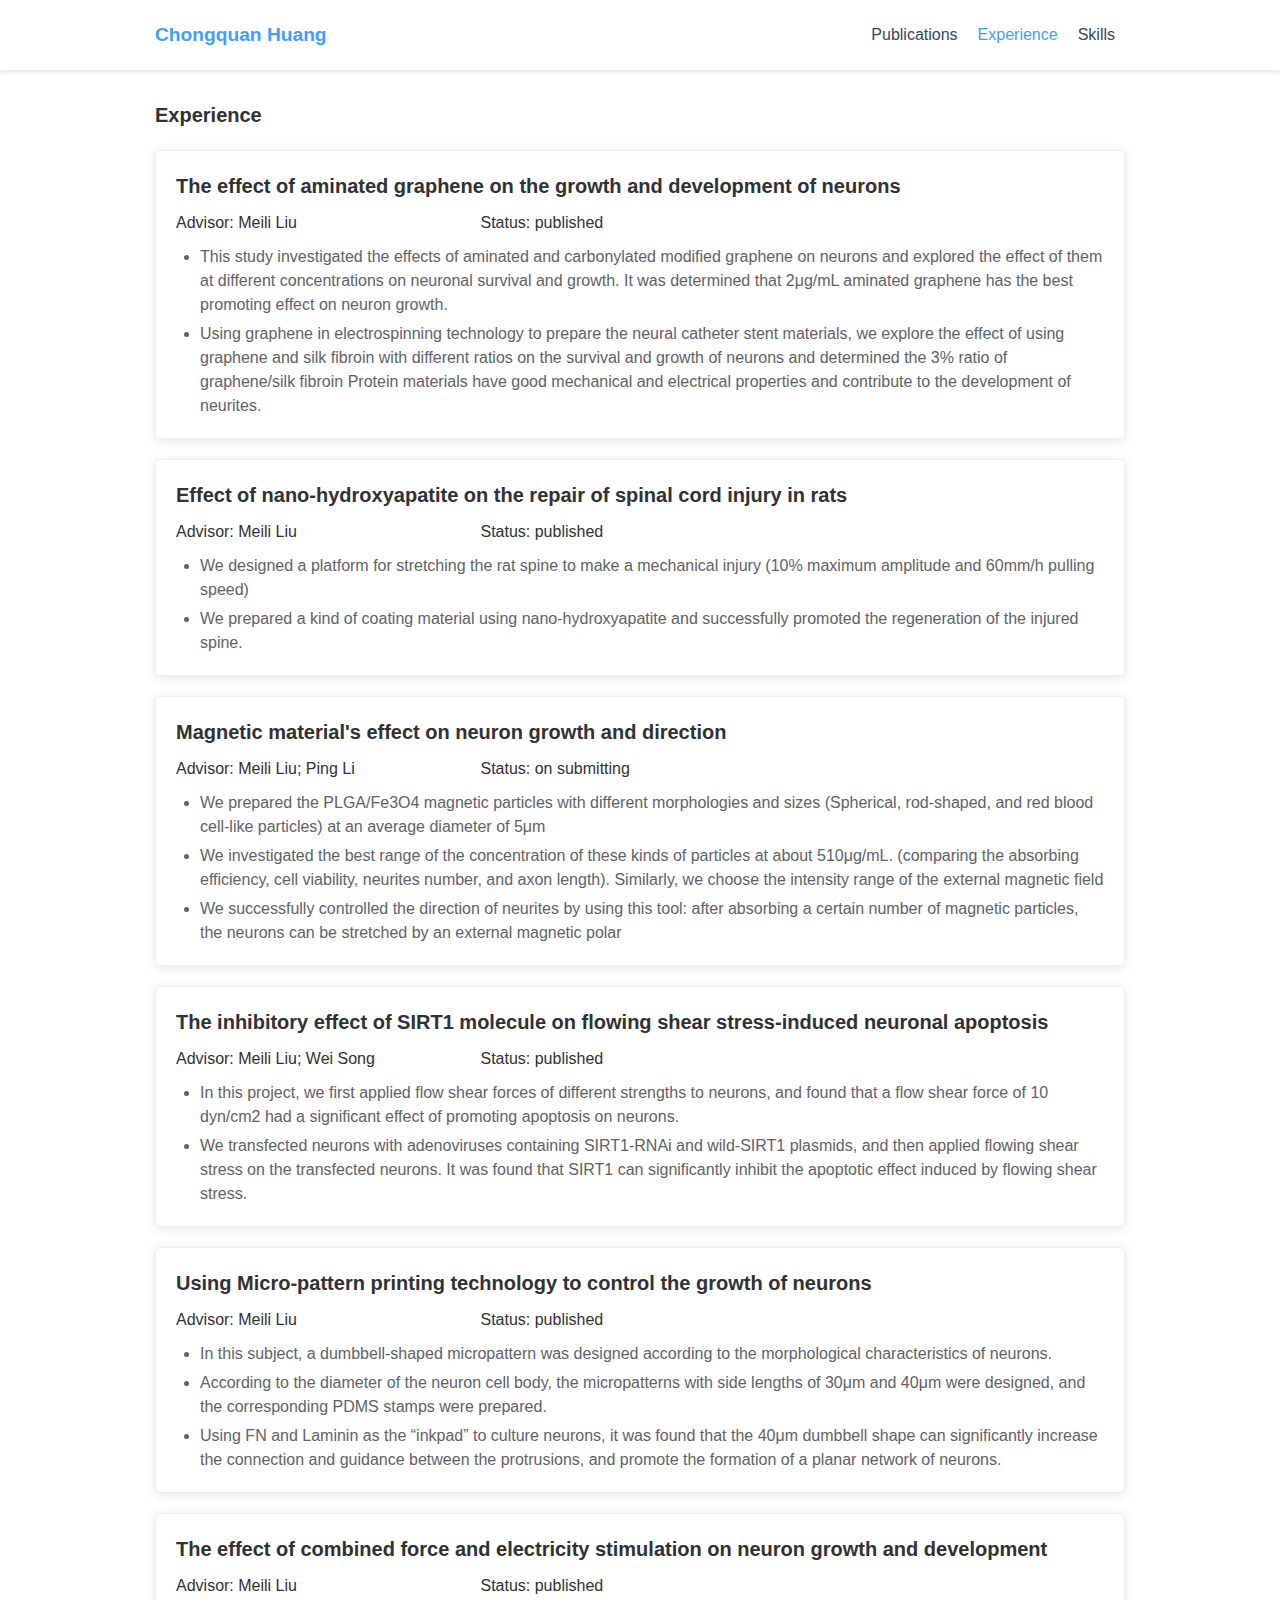
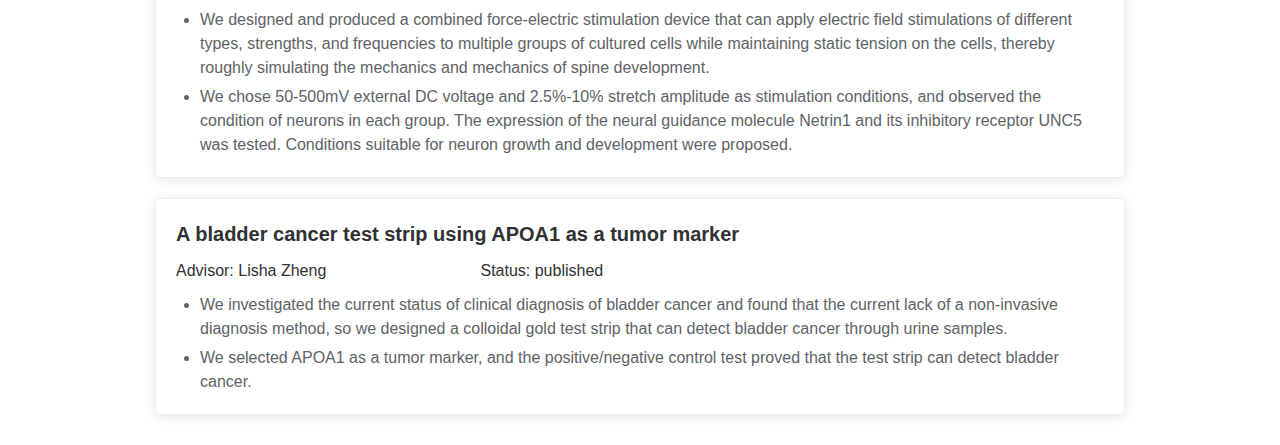
==== experience.html @ f3b4823b "Merge pull request #1 from nilptr/main" ====
<!DOCTYPE html>
<html lang="en">
<head>
  <meta charset="UTF-8">
  <meta name="viewport" content="width=device-width, initial-scale=1.0">
  <title>Chongquan Huang</title>
  <link rel="stylesheet" href="/css/index.css">
</head>
<body>
  <header class="header">
    <div class="header__layout">
      <a href="/" class="header__banner">Chongquan Huang</a>

      <nav class="header__nav">
        <ul class="header__nav-list">
          <li id="publications-nav">
            <a href="/publications.html">
              Publications
            </a>
          </li>
          <li id="experience-nav" class="active">
            <a href="/experience.html">
              Experience
            </a>
          </li>
          <li id="skills-nav">
            <a href="/skills.html">
              Skills
            </a>
          </li>
        </ul>
      </nav>
    </div>
  </header>

  <main class="main">
    <section id="experience" class="experience-section">
      <h2>Experience</h2>
      <div class="experience-list">
        <div class="experience-item">
          <h3 class="experience-item__title">The effect of aminated graphene on the growth and development of neurons</h3>
          <div class="experience-item__sub">
            <div class="experience-item__advisor">Advisor: Meili Liu</div>
            <div class="experience-item__status">Status: published</div>
          </div>
          <ul class="experience-item__detail">
            <li>This study investigated the effects of aminated and carbonylated modified graphene on neurons and explored the effect of them at different concentrations on neuronal survival and growth. It was determined that 2μg/mL aminated graphene has the best promoting effect on neuron growth.</li>
            <li>Using graphene in electrospinning technology to prepare the neural catheter stent materials, we explore the effect of using graphene and silk fibroin with different ratios on the survival and growth of neurons and determined the 3% ratio of graphene/silk fibroin Protein materials have good mechanical and electrical properties and contribute to the development of neurites.</li>
          </ul>
        </div>

        <div class="experience-item">
          <h3 class="experience-item__title">Effect of nano-hydroxyapatite on the repair of spinal cord injury in rats</h3>
          <div class="experience-item__sub">
            <div class="experience-item__advisor">Advisor: Meili Liu</div>
            <div class="experience-item__status">Status: published</div>
          </div>
          <ul class="experience-item__detail">
            <li>We designed a platform for stretching the rat spine to make a mechanical injury (10% maximum amplitude and 60mm/h pulling speed)</li>
            <li>We prepared a kind of coating material using nano-hydroxyapatite and successfully promoted the regeneration of the injured spine.</li>
          </ul>
        </div>

        <div class="experience-item">
          <h3 class="experience-item__title">Magnetic material's effect on neuron growth and direction</h3>
          <div class="experience-item__sub">
            <div class="experience-item__advisor">Advisor: Meili Liu; Ping Li</div>
            <div class="experience-item__status">Status: on submitting</div>
          </div>
          <ul class="experience-item__detail">
            <li>We prepared the PLGA/Fe3O4 magnetic particles with different morphologies and sizes (Spherical, rod-shaped, and red blood cell-like particles) at an average diameter of 5μm</li>
            <li>We investigated the best range of the concentration of these kinds of particles at about 510μg/mL. (comparing the absorbing efficiency, cell viability, neurites number, and axon length). Similarly, we choose the intensity range of the external magnetic field</li>
            <li>We successfully controlled the direction of neurites by using this tool: after absorbing a certain number of magnetic particles, the neurons can be stretched by an external magnetic polar</li>
          </ul>
        </div>

        <div class="experience-item">
          <h3 class="experience-item__title">The inhibitory effect of SIRT1 molecule on flowing shear stress-induced neuronal apoptosis</h3>
          <div class="experience-item__sub">
            <div class="experience-item__advisor">Advisor: Meili Liu; Wei Song</div>
            <div class="experience-item__status">Status: published</div>
          </div>
          <ul class="experience-item__detail">
            <li>In this project, we first applied flow shear forces of different strengths to neurons, and found that a flow shear force of 10 dyn/cm2 had a significant effect of promoting apoptosis on neurons.</li>
            <li>We transfected neurons with adenoviruses containing SIRT1-RNAi and wild-SIRT1 plasmids, and then applied flowing shear stress on the transfected neurons. It was found that SIRT1 can significantly inhibit the apoptotic effect induced by flowing shear stress.</li>
          </ul>
        </div>

        <div class="experience-item">
          <h3 class="experience-item__title">Using Micro-pattern printing technology to control the growth of neurons</h3>
          <div class="experience-item__sub">
            <div class="experience-item__advisor">Advisor: Meili Liu</div>
            <div class="experience-item__status">Status: published</div>
          </div>
          <ul class="experience-item__detail">
            <li>In this subject, a dumbbell-shaped micropattern was designed according to the morphological characteristics of neurons.</li>
            <li>According to the diameter of the neuron cell body, the micropatterns with side lengths of 30μm and 40μm were designed, and the corresponding PDMS stamps were prepared.</li>
            <li>Using FN and Laminin as the “inkpad” to culture neurons, it was found that the 40μm dumbbell shape can significantly increase the connection and guidance between the protrusions, and promote the formation of a planar network of neurons.</li>
          </ul>
        </div>

        <div class="experience-item">
          <h3 class="experience-item__title">The effect of combined force and electricity stimulation on neuron growth and development</h3>
          <div class="experience-item__sub">
            <div class="experience-item__advisor">Advisor: Meili Liu</div>
            <div class="experience-item__status">Status: published</div>
          </div>
          <ul class="experience-item__detail">
            <li>We designed and produced a combined force-electric stimulation device that can apply electric field stimulations of different types, strengths, and frequencies to multiple groups of cultured cells while maintaining static tension on the cells, thereby roughly simulating the mechanics and mechanics of spine development.</li>
            <li>We chose 50-500mV external DC voltage and 2.5%-10% stretch amplitude as stimulation conditions, and observed the condition of neurons in each group. The expression of the neural guidance molecule Netrin1 and its inhibitory receptor UNC5 was tested. Conditions suitable for neuron growth and development were proposed.</li>
          </ul>
        </div>

        <div class="experience-item">
          <h3 class="experience-item__title">A bladder cancer test strip using APOA1 as a tumor marker</h3>
          <div class="experience-item__sub">
            <div class="experience-item__advisor">Advisor: Lisha Zheng</div>
            <div class="experience-item__status">Status: published</div>
          </div>
          <ul class="experience-item__detail">
            <li>We investigated the current status of clinical diagnosis of bladder cancer and found that the current lack of a non-invasive diagnosis method, so we designed a colloidal gold test strip that can detect bladder cancer through urine samples.</li>
            <li>We selected APOA1 as a tumor marker, and the positive/negative control test proved that the test strip can detect bladder cancer.</li>
          </ul>
        </div>
      </div>
    </section>
  </main>

</body>
</html>
---- css/index.css ----
*,:after,:before{-webkit-box-sizing:border-box;-moz-box-sizing:border-box;box-sizing:border-box;padding:0;margin:0}html{font-family:Helvetica Neue,Arial,-apple-system,BlinkMacSystemFont,PingFang SC,STHeiti,WenQuanYi Micro Hei,Microsoft Yahei,sans-serif;font-size:16px;line-height:1.5}h1,html{color:#303133}h1{font-size:1.5rem}h2{font-size:1.25rem}h2,h3{color:#303133}h3{font-size:1rem}ul{padding-left:24px}a,a:active,a:hover,a:visited{color:#409eff;text-decoration:none}.header{position:fixed;top:0;left:0;width:100%;-webkit-box-shadow:0 .125rem .25rem 0 rgba(0,0,0,.11);-moz-box-shadow:0 .125rem .25rem 0 rgba(0,0,0,.11);box-shadow:0 .125rem .25rem 0 rgba(0,0,0,.11);z-index:100}.header,.header__layout{height:70px;background:#fff}.header__layout{display:-webkit-box;display:-webkit-flex;display:-moz-box;display:-ms-flexbox;display:flex;-webkit-box-align:center;-webkit-align-items:center;-moz-box-align:center;-ms-flex-align:center;align-items:center;width:970px;margin:auto}.header__banner{font-size:1.2em;font-weight:700}.header__nav{margin-left:auto}ul.header__nav-list{list-style-type:none;display:-webkit-box;display:-webkit-flex;display:-moz-box;display:-ms-flexbox;display:flex}ul.header__nav-list li{height:70px;margin:0 10px;color:#34495e;line-height:70px;text-align:center;cursor:pointer}ul.header__nav-list li a{color:#34495e}ul.header__nav-list li.active a{color:#409eff}.main{padding-top:70px}.main section{width:970px;margin-left:auto;margin-right:auto}.home-section{display:-webkit-box;display:-webkit-flex;display:-moz-box;display:-ms-flexbox;display:flex;margin:30px 0}.home-section li+li{margin-top:5px}.home-section__profile{-webkit-flex-shrink:0;-ms-flex-negative:0;flex-shrink:0;width:300px;margin-right:50px;text-align:center}.home-section__avatar{display:block;width:250px;height:250px;margin:20px auto;-webkit-border-radius:100%;-moz-border-radius:100%;border-radius:100%}.home-section__name{margin:10px;font-size:1.2em;font-weight:700}.home-section__description{margin-top:10px}.home-section__awards,.home-section__education{margin:20px 0}.home-section__date{color:#909399}.float-right{float:right}.experience-section{position:relative;margin:30px 0}.experience-section h2{margin:20px 0}.experience-item{padding:20px;margin-bottom:20px;border:1px solid #ebeef5;-webkit-border-radius:5px;-moz-border-radius:5px;border-radius:5px;-webkit-box-shadow:0 2px 12px 0 rgba(0,0,0,.1);-moz-box-shadow:0 2px 12px 0 rgba(0,0,0,.1);box-shadow:0 2px 12px 0 rgba(0,0,0,.1)}.experience-item__title{margin-bottom:10px;font-size:20px;color:#303133}.experience-item__sub{margin:10px 0}.experience-item__advisor,.experience-item__status{display:inline-block;width:300px}ul.experience-item__detail{padding-left:24px;color:#606266}ul.experience-item__detail li+li{margin-top:5px}.publications-section{margin:30px auto}.publications-section h2{margin-bottom:30px}.publications-section h3{margin-bottom:5px}.publications-section li+li{margin-top:10px}.publications-section p{color:#606266}.publications-section .highlight{font-weight:700;color:#303133}.skills-section{margin:30px auto}.skills-section h2{margin-bottom:20px}.skills-section h3{margin-bottom:10px}.skill-group{margin:20px 0}.hidden{display:none!important}
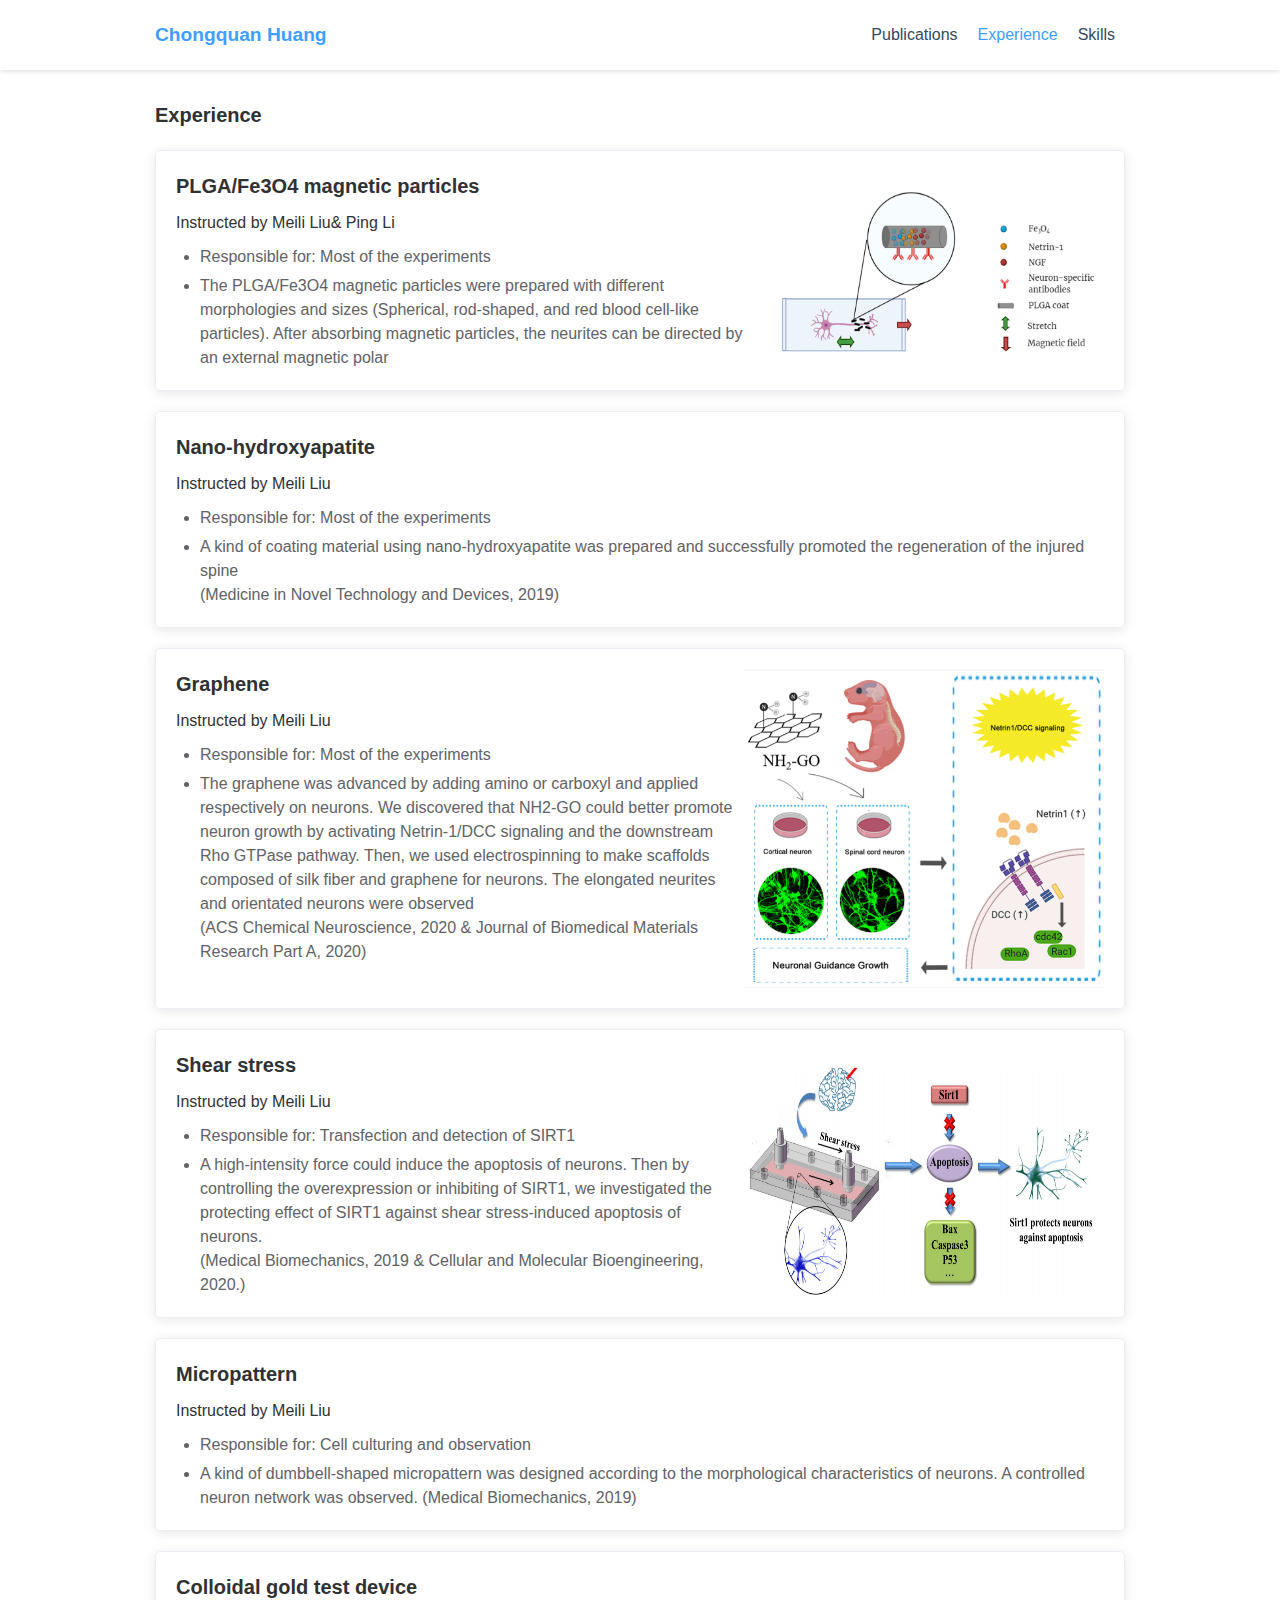
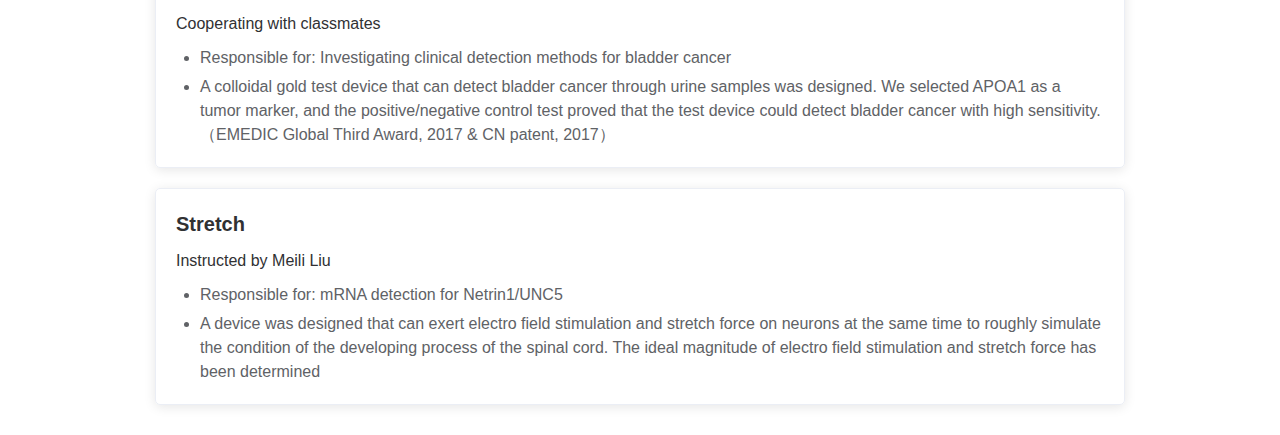
==== commit 3ecfd041: "Merge pull request #2 from nilptr/main" ====
--- a/experience.html
+++ b/experience.html
@@ -2,7 +2,6 @@
 <html lang="en">
 <head>
   <meta charset="UTF-8">
-  <meta name="viewport" content="width=device-width, initial-scale=1.0">
   <title>Chongquan Huang</title>
   <link rel="stylesheet" href="/css/index.css">
 </head>
@@ -38,89 +37,114 @@
       <h2>Experience</h2>
       <div class="experience-list">
         <div class="experience-item">
-          <h3 class="experience-item__title">The effect of aminated graphene on the growth and development of neurons</h3>
-          <div class="experience-item__sub">
-            <div class="experience-item__advisor">Advisor: Meili Liu</div>
-            <div class="experience-item__status">Status: published</div>
+          <div class="experience-item__wrap">
+            <h3 class="experience-item__title">PLGA/Fe3O4 magnetic particles</h3>
+            <div class="experience-item__sub">
+              Instructed by Meili Liu& Ping Li
+            </div>
+            <ul class="experience-item__detail">
+              <li>Responsible for: Most of the experiments</li>
+              <li>The PLGA/Fe3O4 magnetic particles were prepared with different morphologies and sizes (Spherical, rod-shaped, and red blood cell-like particles). After absorbing magnetic particles, the neurites can be directed by an external magnetic polar</li>
+            </ul>
           </div>
-          <ul class="experience-item__detail">
-            <li>This study investigated the effects of aminated and carbonylated modified graphene on neurons and explored the effect of them at different concentrations on neuronal survival and growth. It was determined that 2μg/mL aminated graphene has the best promoting effect on neuron growth.</li>
-            <li>Using graphene in electrospinning technology to prepare the neural catheter stent materials, we explore the effect of using graphene and silk fibroin with different ratios on the survival and growth of neurons and determined the 3% ratio of graphene/silk fibroin Protein materials have good mechanical and electrical properties and contribute to the development of neurites.</li>
-          </ul>
+          <img class="experience-item__image" src="/img/MP(1)(1).jpg" alt="">
         </div>
 
         <div class="experience-item">
-          <h3 class="experience-item__title">Effect of nano-hydroxyapatite on the repair of spinal cord injury in rats</h3>
-          <div class="experience-item__sub">
-            <div class="experience-item__advisor">Advisor: Meili Liu</div>
-            <div class="experience-item__status">Status: published</div>
+          <div class="experience-item__wrap">
+            <h3 class="experience-item__title">Nano-hydroxyapatite</h3>
+            <div class="experience-item__sub">
+              Instructed by Meili Liu
+            </div>
+            <ul class="experience-item__detail">
+              <li>Responsible for: Most of the experiments</li>
+              <li>
+                <div>A kind of coating material using nano-hydroxyapatite was prepared and successfully promoted the regeneration of the injured spine</div>                                  
+                <div>(Medicine in Novel Technology and Devices, 2019)</div>
+              </li>
+            </ul>
           </div>
-          <ul class="experience-item__detail">
-            <li>We designed a platform for stretching the rat spine to make a mechanical injury (10% maximum amplitude and 60mm/h pulling speed)</li>
-            <li>We prepared a kind of coating material using nano-hydroxyapatite and successfully promoted the regeneration of the injured spine.</li>
-          </ul>
         </div>
 
         <div class="experience-item">
-          <h3 class="experience-item__title">Magnetic material's effect on neuron growth and direction</h3>
-          <div class="experience-item__sub">
-            <div class="experience-item__advisor">Advisor: Meili Liu; Ping Li</div>
-            <div class="experience-item__status">Status: on submitting</div>
+          <div class="experience-item__wrap">
+            <h3 class="experience-item__title">Graphene</h3>
+            <div class="experience-item__sub">
+              Instructed by Meili Liu
+            </div>
+            <ul class="experience-item__detail">
+              <li>Responsible for: Most of the experiments</li>
+              <li>
+                <div>The graphene was advanced by adding amino or carboxyl and applied respectively on neurons. We discovered that NH2-GO could better promote neuron growth by activating Netrin-1/DCC signaling and the downstream Rho GTPase pathway. Then, we used electrospinning to make scaffolds composed of silk fiber and graphene for neurons. The elongated neurites and orientated neurons were observed</div>
+                <div>(ACS Chemical Neuroscience, 2020 & Journal of Biomedical Materials Research Part A, 2020)</div>
+              </li>
+            </ul>
           </div>
-          <ul class="experience-item__detail">
-            <li>We prepared the PLGA/Fe3O4 magnetic particles with different morphologies and sizes (Spherical, rod-shaped, and red blood cell-like particles) at an average diameter of 5μm</li>
-            <li>We investigated the best range of the concentration of these kinds of particles at about 510μg/mL. (comparing the absorbing efficiency, cell viability, neurites number, and axon length). Similarly, we choose the intensity range of the external magnetic field</li>
-            <li>We successfully controlled the direction of neurites by using this tool: after absorbing a certain number of magnetic particles, the neurons can be stretched by an external magnetic polar</li>
-          </ul>
+          
+          <img class="experience-item__image" src="/img/WechatIMG119.png" alt="">
         </div>
 
         <div class="experience-item">
-          <h3 class="experience-item__title">The inhibitory effect of SIRT1 molecule on flowing shear stress-induced neuronal apoptosis</h3>
-          <div class="experience-item__sub">
-            <div class="experience-item__advisor">Advisor: Meili Liu; Wei Song</div>
-            <div class="experience-item__status">Status: published</div>
+          <div class="experience-item__wrap">
+            <h3 class="experience-item__title">Shear stress</h3>
+            <div class="experience-item__sub">
+              Instructed by Meili Liu
+            </div>
+            <ul class="experience-item__detail">
+              <li>Responsible for: Transfection and detection of SIRT1</li>
+              <li>
+                <div>A high-intensity force could induce the apoptosis of neurons. Then by controlling the overexpression or inhibiting of SIRT1, we investigated the protecting effect of SIRT1 against shear stress-induced apoptosis of neurons.</div>                    
+                <div>(Medical Biomechanics, 2019 & Cellular and Molecular Bioengineering, 2020.)</div>
+              </li>
+            </ul>
           </div>
-          <ul class="experience-item__detail">
-            <li>In this project, we first applied flow shear forces of different strengths to neurons, and found that a flow shear force of 10 dyn/cm2 had a significant effect of promoting apoptosis on neurons.</li>
-            <li>We transfected neurons with adenoviruses containing SIRT1-RNAi and wild-SIRT1 plasmids, and then applied flowing shear stress on the transfected neurons. It was found that SIRT1 can significantly inhibit the apoptotic effect induced by flowing shear stress.</li>
-          </ul>
+          
+          <img class="experience-item__image" src="/img/WechatIMG121.png" alt="">
         </div>
 
         <div class="experience-item">
-          <h3 class="experience-item__title">Using Micro-pattern printing technology to control the growth of neurons</h3>
-          <div class="experience-item__sub">
-            <div class="experience-item__advisor">Advisor: Meili Liu</div>
-            <div class="experience-item__status">Status: published</div>
+          <div class="experience-item__wrap">
+            <h3 class="experience-item__title">Micropattern</h3>
+            <div class="experience-item__sub">
+              Instructed by Meili Liu
+            </div>
+            <ul class="experience-item__detail">
+              <li>Responsible for: Cell culturing and observation</li>
+              <li>
+                A kind of dumbbell-shaped micropattern was designed according to the morphological characteristics of neurons. A controlled neuron network was observed.                                           
+                (Medical Biomechanics, 2019)
+              </li>
+            </ul>
           </div>
-          <ul class="experience-item__detail">
-            <li>In this subject, a dumbbell-shaped micropattern was designed according to the morphological characteristics of neurons.</li>
-            <li>According to the diameter of the neuron cell body, the micropatterns with side lengths of 30μm and 40μm were designed, and the corresponding PDMS stamps were prepared.</li>
-            <li>Using FN and Laminin as the “inkpad” to culture neurons, it was found that the 40μm dumbbell shape can significantly increase the connection and guidance between the protrusions, and promote the formation of a planar network of neurons.</li>
-          </ul>
         </div>
 
         <div class="experience-item">
-          <h3 class="experience-item__title">The effect of combined force and electricity stimulation on neuron growth and development</h3>
-          <div class="experience-item__sub">
-            <div class="experience-item__advisor">Advisor: Meili Liu</div>
-            <div class="experience-item__status">Status: published</div>
+          <div class="experience-item__wrap">
+            <h3 class="experience-item__title">Colloidal gold test device</h3>
+            <div class="experience-item__sub">
+              Cooperating with classmates
+            </div>
+            <ul class="experience-item__detail">
+              <li>Responsible for: Investigating clinical detection methods for bladder cancer</li>
+              <li>
+                A colloidal gold test device that can detect bladder cancer through urine samples was designed. We selected APOA1 as a tumor marker, and the positive/negative control test proved that the test device could detect bladder cancer with high sensitivity.
+                （EMEDIC Global Third Award, 2017 & CN patent, 2017）
+              </li>
+            </ul>
           </div>
-          <ul class="experience-item__detail">
-            <li>We designed and produced a combined force-electric stimulation device that can apply electric field stimulations of different types, strengths, and frequencies to multiple groups of cultured cells while maintaining static tension on the cells, thereby roughly simulating the mechanics and mechanics of spine development.</li>
-            <li>We chose 50-500mV external DC voltage and 2.5%-10% stretch amplitude as stimulation conditions, and observed the condition of neurons in each group. The expression of the neural guidance molecule Netrin1 and its inhibitory receptor UNC5 was tested. Conditions suitable for neuron growth and development were proposed.</li>
-          </ul>
         </div>
 
         <div class="experience-item">
-          <h3 class="experience-item__title">A bladder cancer test strip using APOA1 as a tumor marker</h3>
-          <div class="experience-item__sub">
-            <div class="experience-item__advisor">Advisor: Lisha Zheng</div>
-            <div class="experience-item__status">Status: published</div>
+          <div class="experience-item__wrap">
+            <h3 class="experience-item__title">Stretch</h3>
+            <div class="experience-item__sub">
+              Instructed by Meili Liu
+            </div>
+            <ul class="experience-item__detail">
+              <li>Responsible for: mRNA detection for Netrin1/UNC5</li>
+              <li>A device was designed that can exert electro field stimulation and stretch force on neurons at the same time to roughly simulate the condition of the developing process of the spinal cord. The ideal magnitude of electro field stimulation and stretch force has been determined</li>
+            </ul>
           </div>
-          <ul class="experience-item__detail">
-            <li>We investigated the current status of clinical diagnosis of bladder cancer and found that the current lack of a non-invasive diagnosis method, so we designed a colloidal gold test strip that can detect bladder cancer through urine samples.</li>
-            <li>We selected APOA1 as a tumor marker, and the positive/negative control test proved that the test strip can detect bladder cancer.</li>
-          </ul>
         </div>
       </div>
     </section>
--- a/css/index.css
+++ b/css/index.css
@@ -1 +1 @@
-*,:after,:before{-webkit-box-sizing:border-box;-moz-box-sizing:border-box;box-sizing:border-box;padding:0;margin:0}html{font-family:Helvetica Neue,Arial,-apple-system,BlinkMacSystemFont,PingFang SC,STHeiti,WenQuanYi Micro Hei,Microsoft Yahei,sans-serif;font-size:16px;line-height:1.5}h1,html{color:#303133}h1{font-size:1.5rem}h2{font-size:1.25rem}h2,h3{color:#303133}h3{font-size:1rem}ul{padding-left:24px}a,a:active,a:hover,a:visited{color:#409eff;text-decoration:none}.header{position:fixed;top:0;left:0;width:100%;-webkit-box-shadow:0 .125rem .25rem 0 rgba(0,0,0,.11);-moz-box-shadow:0 .125rem .25rem 0 rgba(0,0,0,.11);box-shadow:0 .125rem .25rem 0 rgba(0,0,0,.11);z-index:100}.header,.header__layout{height:70px;background:#fff}.header__layout{display:-webkit-box;display:-webkit-flex;display:-moz-box;display:-ms-flexbox;display:flex;-webkit-box-align:center;-webkit-align-items:center;-moz-box-align:center;-ms-flex-align:center;align-items:center;width:970px;margin:auto}.header__banner{font-size:1.2em;font-weight:700}.header__nav{margin-left:auto}ul.header__nav-list{list-style-type:none;display:-webkit-box;display:-webkit-flex;display:-moz-box;display:-ms-flexbox;display:flex}ul.header__nav-list li{height:70px;margin:0 10px;color:#34495e;line-height:70px;text-align:center;cursor:pointer}ul.header__nav-list li a{color:#34495e}ul.header__nav-list li.active a{color:#409eff}.main{padding-top:70px}.main section{width:970px;margin-left:auto;margin-right:auto}.home-section{display:-webkit-box;display:-webkit-flex;display:-moz-box;display:-ms-flexbox;display:flex;margin:30px 0}.home-section li+li{margin-top:5px}.home-section__profile{-webkit-flex-shrink:0;-ms-flex-negative:0;flex-shrink:0;width:300px;margin-right:50px;text-align:center}.home-section__avatar{display:block;width:250px;height:250px;margin:20px auto;-webkit-border-radius:100%;-moz-border-radius:100%;border-radius:100%}.home-section__name{margin:10px;font-size:1.2em;font-weight:700}.home-section__description{margin-top:10px}.home-section__awards,.home-section__education{margin:20px 0}.home-section__date{color:#909399}.float-right{float:right}.experience-section{position:relative;margin:30px 0}.experience-section h2{margin:20px 0}.experience-item{padding:20px;margin-bottom:20px;border:1px solid #ebeef5;-webkit-border-radius:5px;-moz-border-radius:5px;border-radius:5px;-webkit-box-shadow:0 2px 12px 0 rgba(0,0,0,.1);-moz-box-shadow:0 2px 12px 0 rgba(0,0,0,.1);box-shadow:0 2px 12px 0 rgba(0,0,0,.1)}.experience-item__title{margin-bottom:10px;font-size:20px;color:#303133}.experience-item__sub{margin:10px 0}.experience-item__advisor,.experience-item__status{display:inline-block;width:300px}ul.experience-item__detail{padding-left:24px;color:#606266}ul.experience-item__detail li+li{margin-top:5px}.publications-section{margin:30px auto}.publications-section h2{margin-bottom:30px}.publications-section h3{margin-bottom:5px}.publications-section li+li{margin-top:10px}.publications-section p{color:#606266}.publications-section .highlight{font-weight:700;color:#303133}.skills-section{margin:30px auto}.skills-section h2{margin-bottom:20px}.skills-section h3{margin-bottom:10px}.skill-group{margin:20px 0}.hidden{display:none!important}+*,:after,:before{-webkit-box-sizing:border-box;-moz-box-sizing:border-box;box-sizing:border-box;padding:0;margin:0}html{min-width:1024px;font-family:Helvetica Neue,Arial,-apple-system,BlinkMacSystemFont,PingFang SC,STHeiti,WenQuanYi Micro Hei,Microsoft Yahei,sans-serif;font-size:16px;line-height:1.5}h1,html{color:#303133}h1{font-size:1.5rem}h2{font-size:1.25rem}h2,h3{color:#303133}h3{font-size:1rem}ul{padding-left:24px}a{-webkit-transition:color .3s ease;-o-transition:color .3s ease;-moz-transition:color .3s ease;transition:color .3s ease}a,a:link,a:visited{color:#409eff;text-decoration:none}a:active,a:hover{color:#027bf2;text-decoration:underline}.header{position:fixed;top:0;left:0;width:100%;-webkit-box-shadow:0 .125rem .25rem 0 rgba(0,0,0,.11);-moz-box-shadow:0 .125rem .25rem 0 rgba(0,0,0,.11);box-shadow:0 .125rem .25rem 0 rgba(0,0,0,.11);z-index:100}.header,.header__layout{height:70px;background:#fff}.header__layout{display:-webkit-box;display:-webkit-flex;display:-moz-box;display:-ms-flexbox;display:flex;-webkit-box-align:center;-webkit-align-items:center;-moz-box-align:center;-ms-flex-align:center;align-items:center;width:970px;margin:auto}.header__banner{font-size:1.2em;font-weight:700}.header__nav{margin-left:auto}ul.header__nav-list{list-style-type:none;display:-webkit-box;display:-webkit-flex;display:-moz-box;display:-ms-flexbox;display:flex}ul.header__nav-list li{height:70px;margin:0 10px;color:#34495e;line-height:70px;text-align:center;cursor:pointer}ul.header__nav-list li a{color:#34495e}ul.header__nav-list li a:hover{color:#409eff;text-decoration:none}ul.header__nav-list li.active a,ul.header__nav-list li:hover a{color:#409eff}.main{padding-top:70px}.main section{width:970px;margin-left:auto;margin-right:auto}.home-section{display:-webkit-box;display:-webkit-flex;display:-moz-box;display:-ms-flexbox;display:flex;margin:30px 0}.home-section li+li{margin-top:5px}.home-section__profile{-webkit-flex-shrink:0;-ms-flex-negative:0;flex-shrink:0;width:300px;margin-right:50px;text-align:center}.home-section__avatar{display:block;width:250px;height:250px;margin:20px auto;-webkit-border-radius:100%;-moz-border-radius:100%;border-radius:100%}.home-section__name{margin:10px;font-size:1.2em;font-weight:700}.home-section__description{margin-top:10px}.home-section__awards,.home-section__education{margin:20px 0}.home-section__row{display:-webkit-box;display:-webkit-flex;display:-moz-box;display:-ms-flexbox;display:flex;-webkit-box-pack:justify;-webkit-justify-content:space-between;-moz-box-pack:justify;-ms-flex-pack:justify;justify-content:space-between;-webkit-align-self:center;-ms-flex-item-align:center;align-self:center}.home-section__date{color:#909399}.float-right{float:right}.experience-section{position:relative;margin:30px 0}.experience-section h2{margin:20px 0}.experience-item{display:-webkit-box;display:-webkit-flex;display:-moz-box;display:-ms-flexbox;display:flex;padding:20px;margin-bottom:20px;border:1px solid #ebeef5;-webkit-border-radius:5px;-moz-border-radius:5px;border-radius:5px;-webkit-box-shadow:0 2px 12px 0 rgba(0,0,0,.1);-moz-box-shadow:0 2px 12px 0 rgba(0,0,0,.1);box-shadow:0 2px 12px 0 rgba(0,0,0,.1)}.experience-item__wrap{-webkit-box-flex:1;-webkit-flex:1;-moz-box-flex:1;-ms-flex:1;flex:1}.experience-item__image{width:auto;height:auto;max-width:360px;max-height:360px}.experience-item__title{margin-bottom:10px;font-size:20px;color:#303133}.experience-item__sub{margin:10px 0}ul.experience-item__detail{padding-left:24px;color:#606266}ul.experience-item__detail li+li{margin-top:5px}.publications-section{margin:30px auto}.publications-section h2{margin-bottom:30px}.publications-section h3{margin-bottom:5px}.publications-section li+li{margin-top:10px}.publications-section p{color:#606266}.publications-section .highlight{font-weight:700;color:#303133}.skills-section{margin:30px auto}.skills-section h2{margin-bottom:20px}.skills-section h3{margin-bottom:10px}.skill-group{margin:20px 0}.hidden{display:none!important}